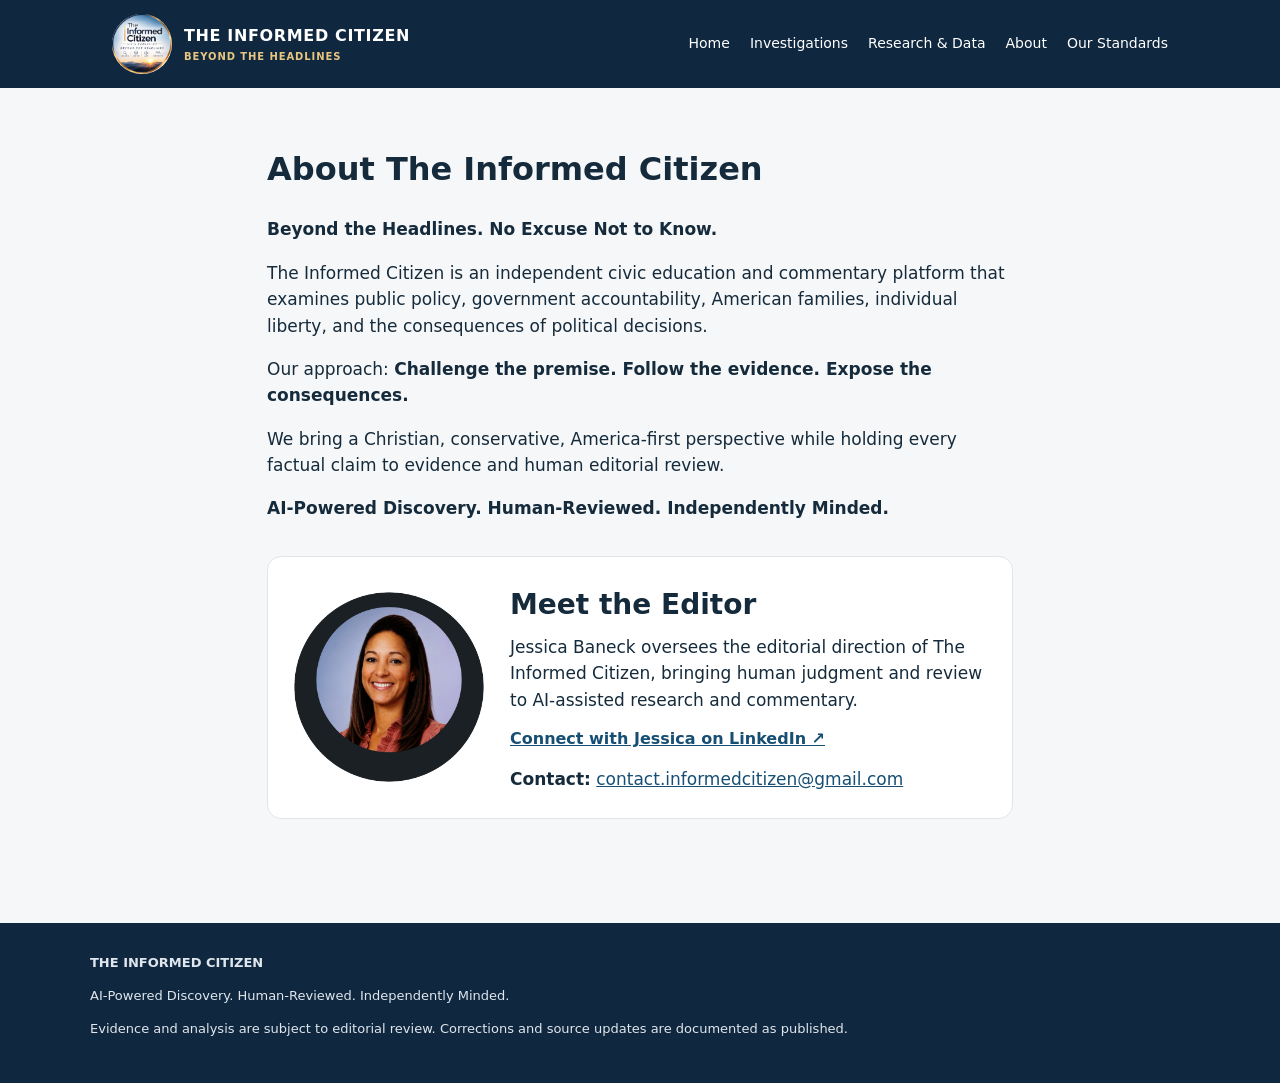
==== about.html @ 1517a4b3 "Add files via upload" ====
<!doctype html><html lang="en"><head><meta charset="utf-8"><meta name="viewport" content="width=device-width, initial-scale=1"><link rel="stylesheet" href="/styles.css"><link rel="icon" href="/logo.jpg"><title>About | The Informed Citizen</title></head><body><header><div class="wrap"><a class="brand" href="/index.html"><img src="/logo.jpg" alt="The Informed Citizen logo"><span>THE INFORMED CITIZEN<small>BEYOND THE HEADLINES</small></span></a><nav><a href="/index.html">Home</a><a href="/investigations.html">Investigations</a><a href="/research.html">Research & Data</a><a href="/about.html">About</a><a href="/methodology.html">Our Standards</a></nav></div></header><main class="wrap reading"><h1>About The Informed Citizen</h1><p><strong>Beyond the Headlines. No Excuse Not to Know.</strong></p><p>The Informed Citizen is an independent civic education and commentary platform that examines public policy, government accountability, American families, individual liberty, and the consequences of political decisions.</p><p>Our approach: <strong>Challenge the premise. Follow the evidence. Expose the consequences.</strong></p><p>We bring a Christian, conservative, America-first perspective while holding every factual claim to evidence and human editorial review.</p><p><strong>AI-Powered Discovery. Human-Reviewed. Independently Minded.</strong></p><section class="editor-profile" style="display:flex;align-items:center;gap:26px;flex-wrap:wrap;margin:34px 0;padding:26px;background:#fff;border:1px solid #e0e5e8;border-radius:14px"><img src="/editor-photo.png" alt="Portrait of The Informed Citizen editor" style="width:190px;height:190px;border-radius:50%;object-fit:cover;flex-shrink:0"><div style="flex:1;min-width:210px"><h2 style="margin:0 0 8px">Meet the Editor</h2><p style="margin:0 0 14px">Jessica Baneck oversees the editorial direction of The Informed Citizen, bringing human judgment and review to AI-assisted research and commentary.</p><a href="https://www.linkedin.com/in/jessica-moton-baneck" target="_blank" rel="noopener noreferrer" style="font-weight:700">Connect with Jessica on LinkedIn ↗</a><p style="margin:14px 0 0"><strong>Contact:</strong> <a href="mailto:contact.informedcitizen@gmail.com">contact.informedcitizen@gmail.com</a></p></div></section></main><footer><div class="wrap"><strong>THE INFORMED CITIZEN</strong><p>AI-Powered Discovery. Human-Reviewed. Independently Minded.</p><p>Evidence and analysis are subject to editorial review. Corrections and source updates are documented as published.</p></div></footer></body></html>
---- styles.css ----
*{box-sizing:border-box}body{margin:0;font-family:system-ui,-apple-system,Segoe UI,Arial,sans-serif;color:#152b3c;background:#f6f7f8;line-height:1.55}a{color:#164f73}header{background:#10283f;color:white}header .wrap{display:flex;align-items:center;justify-content:space-between;gap:18px;padding:14px 22px}header a{color:white;text-decoration:none}nav{display:flex;gap:20px;flex-wrap:wrap;font-size:14px}nav a:hover{text-decoration:underline}.brand{display:flex;gap:12px;align-items:center;font-weight:750;letter-spacing:.04em}.brand img{width:60px;height:60px;border-radius:50%;object-fit:cover}.brand small{display:block;font-size:10px;color:#e8c67f;letter-spacing:.09em}.wrap{max-width:1100px;margin:auto}.hero{background:#10283f;color:white;padding:55px 22px 70px}.hero h1{font-size:clamp(34px,5vw,58px);line-height:1.1;max-width:820px;margin:12px 0}.hero p{max-width:720px;color:#d8e0e7;font-size:18px}.eyebrow{font-size:12px;letter-spacing:.14em;text-transform:uppercase;color:#b78d3e;font-weight:800}.hero .eyebrow{color:#e8c67f}main{padding:36px 22px 70px}h2{font-size:28px;margin:8px 0 20px}h3{font-size:20px;margin:8px 0}.grid{display:grid;grid-template-columns:repeat(3,minmax(0,1fr));gap:18px}.card{background:white;border:1px solid #e0e5e8;border-radius:12px;padding:22px;display:flex;flex-direction:column;gap:10px}.card p{margin:0;color:#52616c}.card a{margin-top:auto;font-weight:700}.pill{font-size:11px;text-transform:uppercase;letter-spacing:.08em;color:#8a6a28;font-weight:800}.notice{background:#fff8e8;border-left:4px solid #bc9345;padding:14px 18px;margin:24px 0;border-radius:4px}.feature{background:white;border-radius:14px;padding:30px;border:1px solid #e0e5e8;margin-bottom:42px}.feature h2{margin:8px 0}.feature p{max-width:780px}.btn{display:inline-block;background:#b99147;color:#10283f;text-decoration:none;font-weight:800;padding:11px 17px;border-radius:7px}.section{margin:42px 0}footer{background:#10283f;color:#e0e6ed;padding:30px 22px;font-size:13px}footer a{color:white}.reading{max-width:790px}.reading p{font-size:17px}@media(max-width:760px){.grid{grid-template-columns:1fr}.hero{padding:36px 22px 48px}header .wrap{align-items:flex-start;flex-direction:column}nav{gap:12px}.feature{padding:22px}}
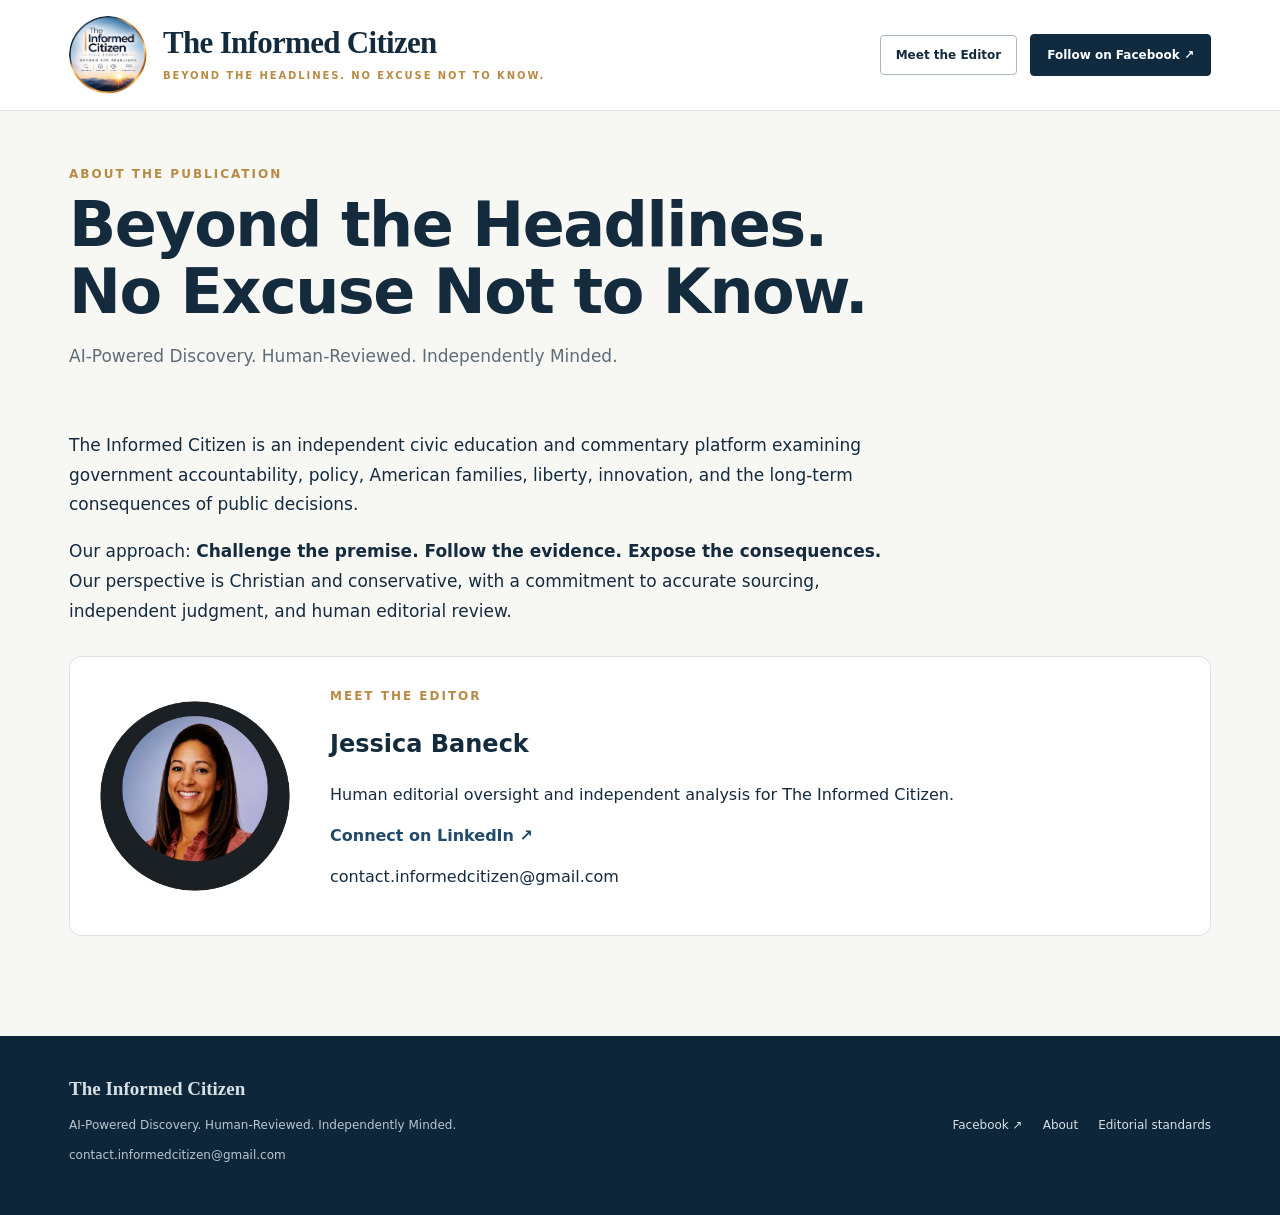
==== commit 495e3222: "Add files via upload" ====
--- a/about.html
+++ b/about.html
@@ -1 +1 @@
-<!doctype html><html lang="en"><head><meta charset="utf-8"><meta name="viewport" content="width=device-width, initial-scale=1"><link rel="stylesheet" href="/styles.css"><link rel="icon" href="/logo.jpg"><title>About | The Informed Citizen</title></head><body><header><div class="wrap"><a class="brand" href="/index.html"><img src="/logo.jpg" alt="The Informed Citizen logo"><span>THE INFORMED CITIZEN<small>BEYOND THE HEADLINES</small></span></a><nav><a href="/index.html">Home</a><a href="/investigations.html">Investigations</a><a href="/research.html">Research & Data</a><a href="/about.html">About</a><a href="/methodology.html">Our Standards</a></nav></div></header><main class="wrap reading"><h1>About The Informed Citizen</h1><p><strong>Beyond the Headlines. No Excuse Not to Know.</strong></p><p>The Informed Citizen is an independent civic education and commentary platform that examines public policy, government accountability, American families, individual liberty, and the consequences of political decisions.</p><p>Our approach: <strong>Challenge the premise. Follow the evidence. Expose the consequences.</strong></p><p>We bring a Christian, conservative, America-first perspective while holding every factual claim to evidence and human editorial review.</p><p><strong>AI-Powered Discovery. Human-Reviewed. Independently Minded.</strong></p><section class="editor-profile" style="display:flex;align-items:center;gap:26px;flex-wrap:wrap;margin:34px 0;padding:26px;background:#fff;border:1px solid #e0e5e8;border-radius:14px"><img src="/editor-photo.png" alt="Portrait of The Informed Citizen editor" style="width:190px;height:190px;border-radius:50%;object-fit:cover;flex-shrink:0"><div style="flex:1;min-width:210px"><h2 style="margin:0 0 8px">Meet the Editor</h2><p style="margin:0 0 14px">Jessica Baneck oversees the editorial direction of The Informed Citizen, bringing human judgment and review to AI-assisted research and commentary.</p><a href="https://www.linkedin.com/in/jessica-moton-baneck" target="_blank" rel="noopener noreferrer" style="font-weight:700">Connect with Jessica on LinkedIn ↗</a><p style="margin:14px 0 0"><strong>Contact:</strong> <a href="mailto:contact.informedcitizen@gmail.com">contact.informedcitizen@gmail.com</a></p></div></section></main><footer><div class="wrap"><strong>THE INFORMED CITIZEN</strong><p>AI-Powered Discovery. Human-Reviewed. Independently Minded.</p><p>Evidence and analysis are subject to editorial review. Corrections and source updates are documented as published.</p></div></footer></body></html>+<!doctype html><html lang="en"><head><meta charset="utf-8"><meta name="viewport" content="width=device-width,initial-scale=1"><title>About | The Informed Citizen</title><meta name="description" content="Independent civic education and investigations."><link rel="stylesheet" href="styles.css"><link rel="icon" href="logo.jpg"></head><body><header class="mast"><div class="shell mastin"><a class="identity" href="index.html"><img alt="The Informed Citizen logo" src="[data-uri]"/><div><div class="name">The Informed Citizen</div><div class="tag">BEYOND THE HEADLINES. NO EXCUSE NOT TO KNOW.</div></div></a><div class="actions"><a class="outline" href="about.html">Meet the Editor</a><a class="fb" href="https://www.facebook.com/share/19aGaXoDgL/?mibextid=wwXIfr" rel="noopener" target="_blank">Follow on Facebook ↗</a></div></div></header><main class="shell page-main"><section class="page-hero"><div class="eyebrow">About the publication</div><h1>Beyond the Headlines.<br>No Excuse Not to Know.</h1><p class="intro">AI-Powered Discovery. Human-Reviewed. Independently Minded.</p></section><div class="readable"><p>The Informed Citizen is an independent civic education and commentary platform examining government accountability, policy, American families, liberty, innovation, and the long-term consequences of public decisions.</p><p>Our approach: <strong>Challenge the premise. Follow the evidence. Expose the consequences.</strong> Our perspective is Christian and conservative, with a commitment to accurate sourcing, independent judgment, and human editorial review.</p></div><section class="profile"><img src="editor-photo.png" alt="Portrait of editor Jessica Baneck"><div><div class="eyebrow">Meet the editor</div><h2>Jessica Baneck</h2><p>Human editorial oversight and independent analysis for The Informed Citizen.</p><p><a class="cta-link" href="https://www.linkedin.com/in/jessica-moton-baneck" target="_blank" rel="noopener noreferrer">Connect on LinkedIn ↗</a></p><p><a href="mailto:contact.informedcitizen@gmail.com">contact.informedcitizen@gmail.com</a></p></div></section></main><footer class="footer"><div class="shell footerin"><div><strong>The Informed Citizen</strong><p>AI-Powered Discovery. Human-Reviewed. Independently Minded.</p><p>contact.informedcitizen@gmail.com</p></div><div class="footlinks"><a href="https://www.facebook.com/share/19aGaXoDgL/?mibextid=wwXIfr" rel="noopener" target="_blank">Facebook ↗</a><a href="about.html">About</a><a href="methodology.html">Editorial standards</a></div></div></footer></body></html>
--- a/styles.css
+++ b/styles.css
@@ -1 +1,5 @@
-*{box-sizing:border-box}body{margin:0;font-family:system-ui,-apple-system,Segoe UI,Arial,sans-serif;color:#152b3c;background:#f6f7f8;line-height:1.55}a{color:#164f73}header{background:#10283f;color:white}header .wrap{display:flex;align-items:center;justify-content:space-between;gap:18px;padding:14px 22px}header a{color:white;text-decoration:none}nav{display:flex;gap:20px;flex-wrap:wrap;font-size:14px}nav a:hover{text-decoration:underline}.brand{display:flex;gap:12px;align-items:center;font-weight:750;letter-spacing:.04em}.brand img{width:60px;height:60px;border-radius:50%;object-fit:cover}.brand small{display:block;font-size:10px;color:#e8c67f;letter-spacing:.09em}.wrap{max-width:1100px;margin:auto}.her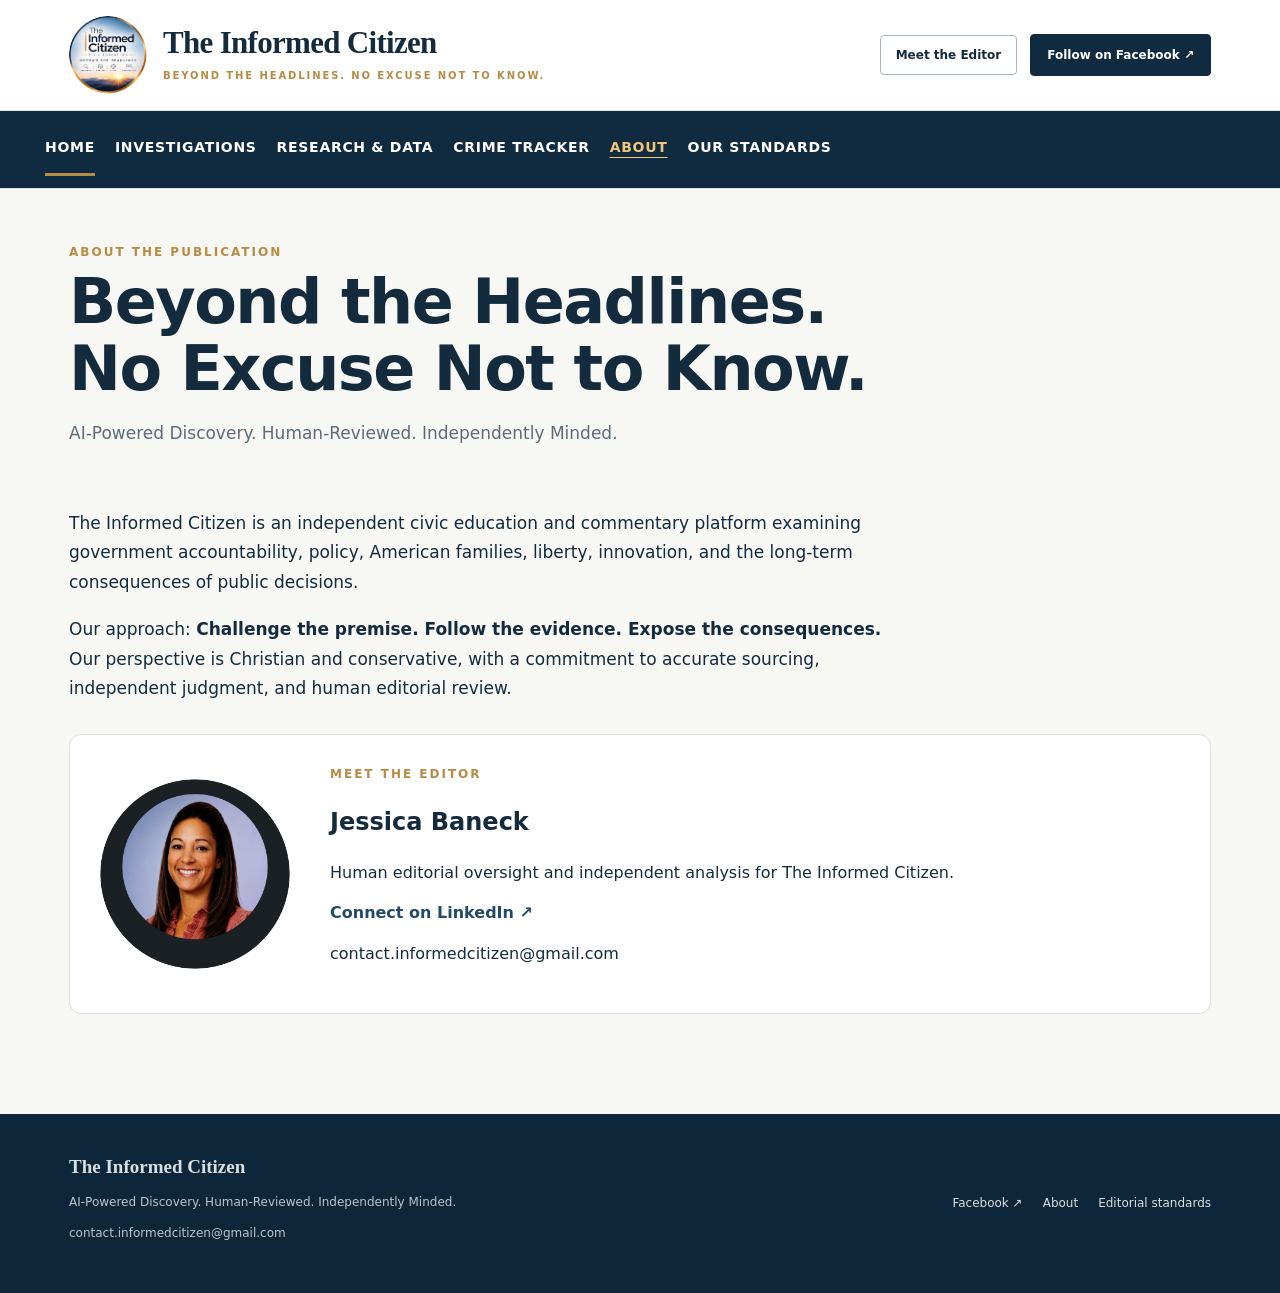
==== commit b1349a0f: "Fix persistent navigation and investigation filtering on about.html" ====
--- a/about.html
+++ b/about.html
@@ -1 +1 @@
-<!doctype html><html lang="en"><head><meta charset="utf-8"><meta name="viewport" content="width=device-width,initial-scale=1"><title>About | The Informed Citizen</title><meta name="description" content="Independent civic education and investigations."><link rel="stylesheet" href="styles.css"><link rel="icon" href="logo.jpg"></head><body><header class="mast"><div class="shell mastin"><a class="identity" href="index.html"><img alt="The Informed Citizen logo" src="[data-uri]"/><div><div class="name">The Informed Citizen</div><div class="tag">BEYOND THE HEADLINES. NO EXCUSE NOT TO KNOW.</div></div></a><div class="actions"><a class="outline" href="about.html">Meet the Editor</a><a class="fb" href="https://www.facebook.com/share/19aGaXoDgL/?mibextid=wwXIfr" rel="noopener" target="_blank">Follow on Facebook ↗</a></div></div></header><main class="shell page-main"><section class="page-hero"><div class="eyebrow">About the publication</div><h1>Beyond the Headlines.<br>No Excuse Not to Know.</h1><p class="intro">AI-Powered Discovery. Human-Reviewed. Independently Minded.</p></section><div class="readable"><p>The Informed Citizen is an independent civic education and commentary platform examining government accountability, policy, American families, liberty, innovation, and the long-term consequences of public decisions.</p><p>Our approach: <strong>Challenge the premise. Follow the evidence. Expose the consequences.</strong> Our perspective is Christian and conservative, with a commitment to accurate sourcing, independent judgment, and human editorial review.</p></div><section class="profile"><img src="editor-photo.png" alt="Portrait of editor Jessica Baneck"><div><div class="eyebrow">Meet the editor</div><h2>Jessica Baneck</h2><p>Human editorial oversight and independent analysis for The Informed Citizen.</p><p><a class="cta-link" href="https://www.linkedin.com/in/jessica-moton-baneck" target="_blank" rel="noopener noreferrer">Connect on LinkedIn ↗</a></p><p><a href="mailto:contact.informedcitizen@gmail.com">contact.informedcitizen@gmail.com</a></p></div></section></main><footer class="footer"><div class="shell footerin"><div><strong>The Informed Citizen</strong><p>AI-Powered Discovery. Human-Reviewed. Independently Minded.</p><p>contact.informedcitizen@gmail.com</p></div><div class="footlinks"><a href="https://www.facebook.com/share/19aGaXoDgL/?mibextid=wwXIfr" rel="noopener" target="_blank">Facebook ↗</a><a href="about.html">About</a><a href="methodology.html">Editorial standards</a></div></div></footer></body></html>+<!doctype html><html lang="en"><head><meta charset="utf-8"><meta name="viewport" content="width=device-width,initial-scale=1"><title>About | The Informed Citizen</title><meta name="description" content="Independent civic education and investigations."><link rel="stylesheet" href="styles.css"><link rel="icon" href="logo.jpg"><style id="site-nav-fix">nav.nav{position:sticky;top:0;z-index:1000;background:#102a40}nav.nav .navin{display:flex;gap:20px;align-items:center;flex-wrap:wrap;padding:12px 0}nav.nav a{color:#fff;text-decoration:none;font-weight:600;font-size:14px}nav.nav a[aria-current="page"]{color:#f2c678;text-decoration:underline;text-underline-offset:5px}.story-tile[hidden],#more[hidden]{display:none!important}@media(max-width:640px){nav.nav .navin{gap:12px;padding:10px 0}nav.nav a{font-size:12px}}</style></head><body><header class="mast"><div class="shell mastin"><a class="identity" href="index.html"><img alt="The Informed Citizen logo" src="[data-uri]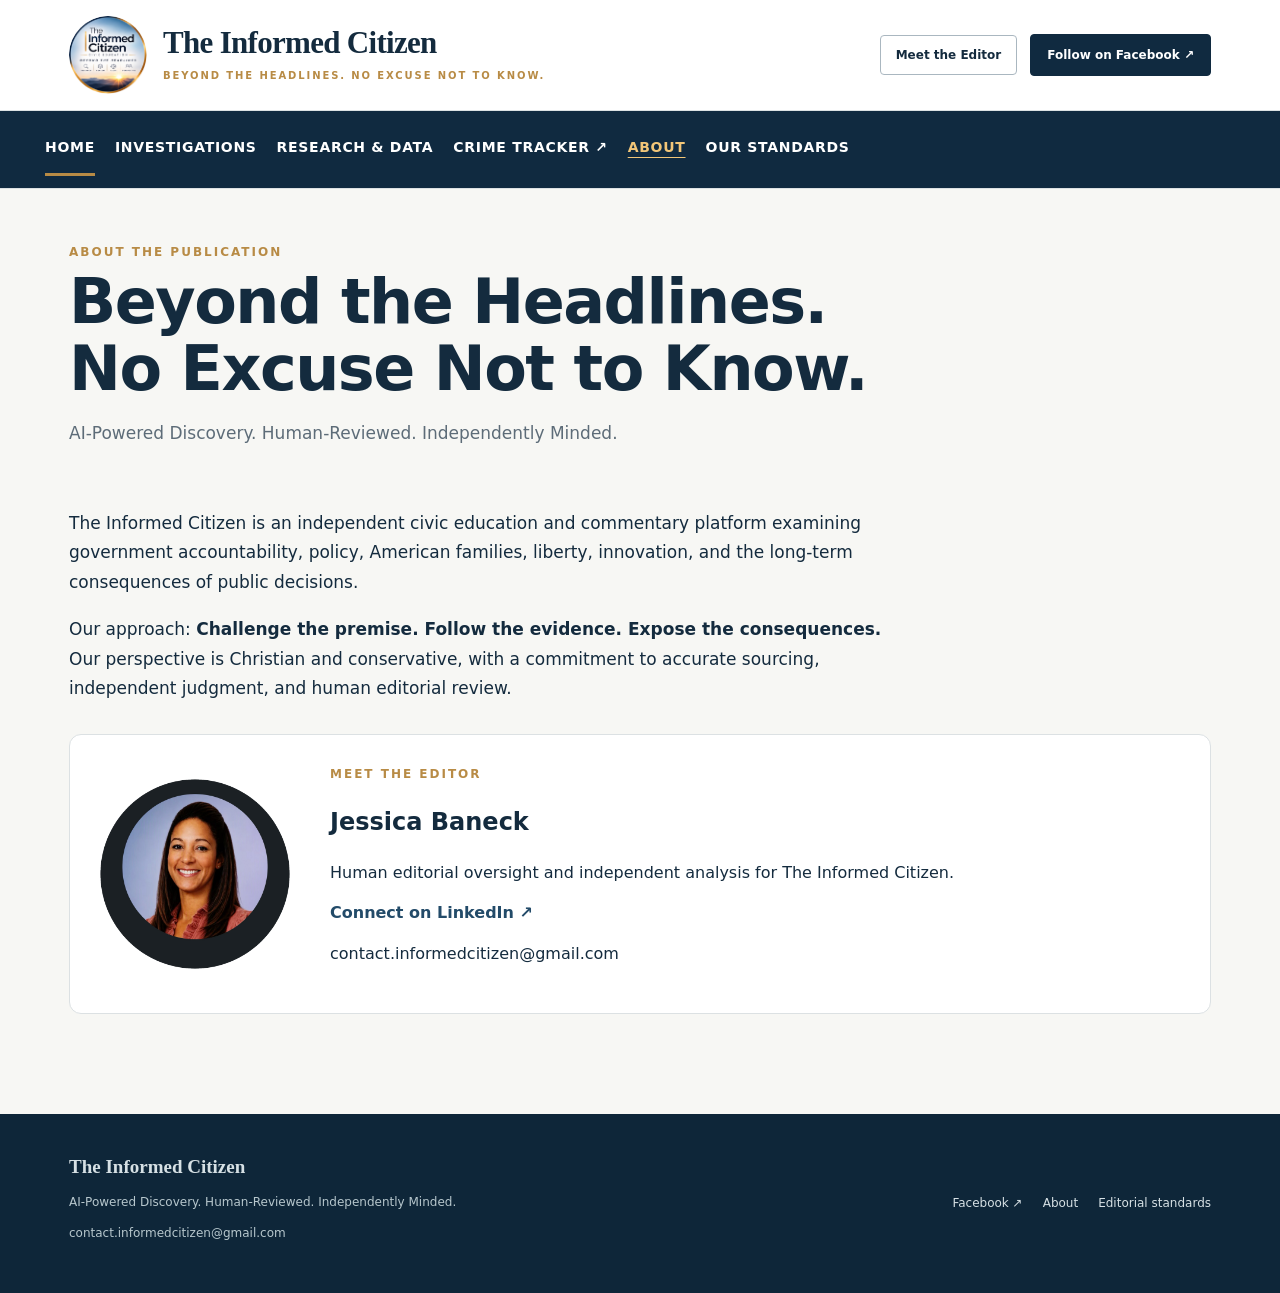
==== commit 176519da: "Route crime tracker to expandable hub and generalize data standards" ====
--- a/about.html
+++ b/about.html
@@ -1 +1 @@
-<!doctype html><html lang="en"><head><meta charset="utf-8"><meta name="viewport" content="width=device-width,initial-scale=1"><title>About | The Informed Citizen</title><meta name="description" content="Independent civic education and investigations."><link rel="stylesheet" href="styles.css"><link rel="icon" href="logo.jpg"><style id="site-nav-fix">nav.nav{position:sticky;top:0;z-index:1000;background:#102a40}nav.nav .navin{display:flex;gap:20px;align-items:center;flex-wrap:wrap;padding:12px 0}nav.nav a{color:#fff;text-decoration:none;font-weight:600;font-size:14px}nav.nav a[aria-current="page"]{color:#f2c678;text-decoration:underline;text-underline-offset:5px}.story-tile[hidden],#more[hidden]{display:none!important}@media(max-width:640px){nav.nav .navin{gap:12px;padding:10px 0}nav.nav a{font-size:12px}}</style></head><body><header class="mast"><div class="shell mastin"><a class="identity" href="index.html"><img alt="The Informed Citizen logo" src="[data-uri]"/><div><div class="name">The Informed Citizen</div><div class="tag">BEYOND THE HEADLINES. NO EXCUSE NOT TO KNOW.</div></div></a><div class="actions"><a class="outline" href="about.html">Meet the Editor</a><a class="fb" href="https://www.facebook.com/share/19aGaXoDgL/?mibextid=wwXIfr" rel="noopener" target="_blank">Follow on Facebook ↗</a></div></div></header><nav class="nav"><div class="shell navin"><a href="index.html">Home</a><a href="investigations.html">Investigations</a><a href="research.html">Research &amp; Data</a><a href="immigration-crime.html">Crime Tracker</a><a aria-current="page" href="about.html">About</a><a href="methodology.html">Our Standards</a></div></nav><main class="shell page-main"><section class="page-hero"><div class="eyebrow">About the publication</div><h1>Beyond the Headlines.<br>No Excuse Not to Know.</h1><p class="intro">AI-Powered Discovery. Human-Reviewed. Independently Minded.</p></section><div class="readable"><p>The Informed Citizen is an independent civic education and commentary platform examining government accountability, policy, American families, liberty, innovation, and the long-term consequences of public decisions.</p><p>Our approach: <strong>Challenge the premise. Follow the evidence. Expose the consequences.</strong> Our perspective is Christian and conservative, with a commitment to accurate sourcing, independent judgment, and human editorial review.</p></div><section class="profile"><img src="editor-photo.png" alt="Portrait of editor Jessica Baneck"><div><div class="eyebrow">Meet the editor</div><h2>Jessica Baneck</h2><p>Human editorial oversight and independent analysis for The Informed Citizen.</p><p><a class="cta-link" href="https://www.linkedin.com/in/jessica-moton-baneck" target="_blank" rel="noopener noreferrer">Connect on LinkedIn ↗</a></p><p><a href="mailto:contact.informedcitizen@gmail.com">contact.informedcitizen@gmail.com</a></p></div></section></main><footer class="footer"><div class="shell footerin"><div><strong>The Informed Citizen</strong><p>AI-Powered Discovery. Human-Reviewed. Independently Minded.</p><p>contact.informedcitizen@gmail.com</p></div><div class="footlinks"><a href="https://www.facebook.com/share/19aGaXoDgL/?mibextid=wwXIfr" rel="noopener" target="_blank">Facebook ↗</a><a href="about.html">About</a><a href="methodology.html">Editorial standards</a></div></div></footer></body></html>+<!doctype html><html lang="en"><head><meta charset="utf-8"><meta name="viewport" content="width=device-width,initial-scale=1"><title>About | The Informed Citizen</title><meta name="description" content="Independent civic education and investigations."><link rel="stylesheet" href="styles.css"><link rel="icon" href="logo.jpg"><style id="site-nav-fix">nav.nav{position:sticky;top:0;z-index:1000;background:#102a40}nav.nav .navin{display:flex;gap:20px;align-items:center;flex-wrap:wrap;padding:12px 0}nav.nav a{color:#fff;text-decoration:none;font-weight:600;font-size:14px}nav.nav a[aria-current="page"]{color:#f2c678;text-decoration:underline;text-underline-offset:5px}.story-tile[hidden],#more[hidden]{display:none!important}@media(max-width:640px){nav.nav .navin{gap:12px;padding:10px 0}nav.nav a{font-size:12px}}</style></head><body><header class="mast"><div class="shell mastin"><a class="identity" href="index.html"><img alt="The Informed Citizen logo" src="[data-uri]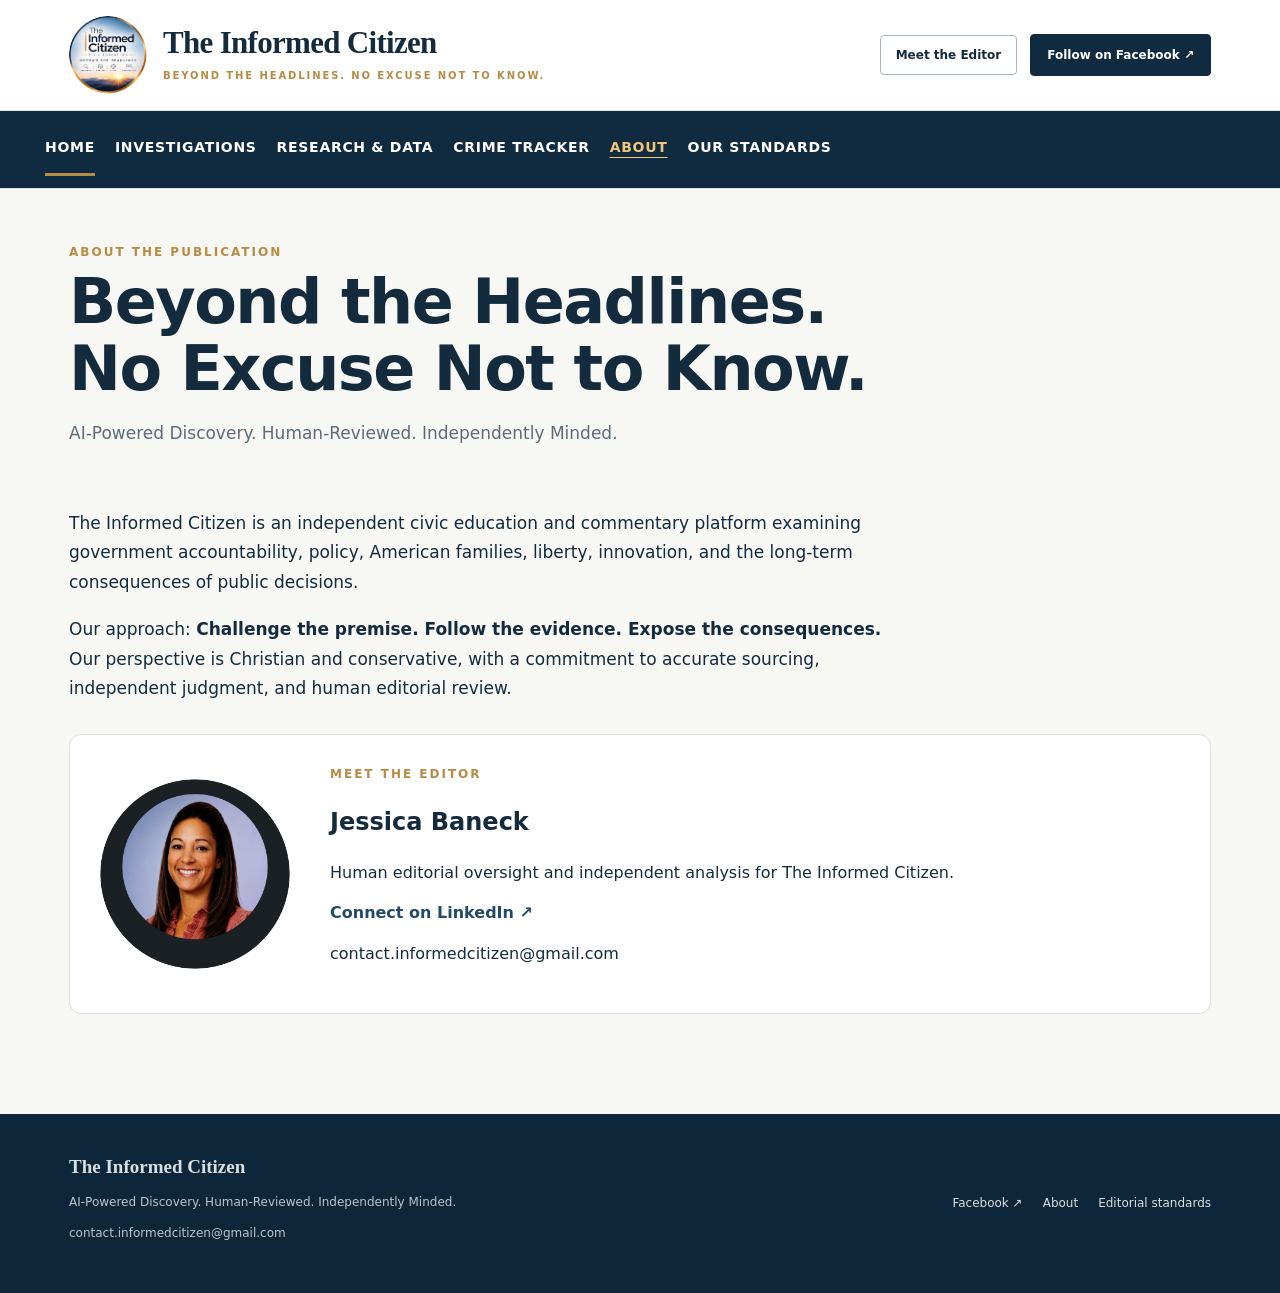
==== commit 476de22d: "Correct archive classifications and use same-tab crime hub navigation" ====
--- a/about.html
+++ b/about.html
@@ -1 +1 @@
-<!doctype html><html lang="en"><head><meta charset="utf-8"><meta name="viewport" content="width=device-width,initial-scale=1"><title>About | The Informed Citizen</title><meta name="description" content="Independent civic education and investigations."><link rel="stylesheet" href="styles.css"><link rel="icon" href="logo.jpg"><style id="site-nav-fix">nav.nav{position:sticky;top:0;z-index:1000;background:#102a40}nav.nav .navin{display:flex;gap:20px;align-items:center;flex-wrap:wrap;padding:12px 0}nav.nav a{color:#fff;text-decoration:none;font-weight:600;font-size:14px}nav.nav a[aria-current="page"]{color:#f2c678;text-decoration:underline;text-underline-offset:5px}.story-tile[hidden],#more[hidden]{display:none!important}@media(max-width:640px){nav.nav .navin{gap:12px;padding:10px 0}nav.nav a{font-size:12px}}</style></head><body><header class="mast"><div class="shell mastin"><a class="identity" href="index.html"><img alt="The Informed Citizen logo" src="[data-uri]"/><div><div class="name">The Informed Citizen</div><div class="tag">BEYOND THE HEADLINES. NO EXCUSE NOT TO KNOW.</div></div></a><div class="actions"><a class="outline" href="about.html">Meet the Editor</a><a class="fb" href="https://www.facebook.com/share/19aGaXoDgL/?mibextid=wwXIfr" rel="noopener" target="_blank">Follow on Facebook ↗</a></div></div></header><nav class="nav"><div class="shell navin"><a href="index.html">Home</a><a href="investigations.html">Investigations</a><a href="research.html">Research &amp; Data</a><a href="crime-tracker.html" target="_blank" rel="noopener noreferrer">Crime Tracker ↗</a><a aria-current="page" href="about.html">About</a><a href="methodology.html">Our Standards</a></div></nav><main class="shell page-main"><section class="page-hero"><div class="eyebrow">About the publication</div><h1>Beyond the Headlines.<br>No Excuse Not to Know.</h1><p class="intro">AI-Powered Discovery. Human-Reviewed. Independently Minded.</p></section><div class="readable"><p>The Informed Citizen is an independent civic education and commentary platform examining government accountability, policy, American families, liberty, innovation, and the long-term consequences of public decisions.</p><p>Our approach: <strong>Challenge the premise. Follow the evidence. Expose the consequences.</strong> Our perspective is Christian and conservative, with a commitment to accurate sourcing, independent judgment, and human editorial review.</p></div><section class="profile"><img src="editor-photo.png" alt="Portrait of editor Jessica Baneck"><div><div class="eyebrow">Meet the editor</div><h2>Jessica Baneck</h2><p>Human editorial oversight and independent analysis for The Informed Citizen.</p><p><a class="cta-link" href="https://www.linkedin.com/in/jessica-moton-baneck" target="_blank" rel="noopener noreferrer">Connect on LinkedIn ↗</a></p><p><a href="mailto:contact.informedcitizen@gmail.com">contact.informedcitizen@gmail.com</a></p></div></section></main><footer class="footer"><div class="shell footerin"><div><strong>The Informed Citizen</strong><p>AI-Powered Discovery. Human-Reviewed. Independently Minded.</p><p>contact.informedcitizen@gmail.com</p></div><div class="footlinks"><a href="https://www.facebook.com/share/19aGaXoDgL/?mibextid=wwXIfr" rel="noopener" target="_blank">Facebook ↗</a><a href="about.html">About</a><a href="methodology.html">Editorial standards</a></div></div></footer></body></html>+<!doctype html><html lang="en"><head><meta charset="utf-8"><meta name="viewport" content="width=device-width,initial-scale=1"><title>About | The Informed Citizen</title><meta name="description" content="Independent civic education and investigations."><link rel="stylesheet" href="styles.css"><link rel="icon" href="logo.jpg"><style id="site-nav-fix">nav.nav{position:sticky;top:0;z-index:1000;background:#102a40}nav.nav .navin{display:flex;gap:20px;align-items:center;flex-wrap:wrap;padding:12px 0}nav.nav a{color:#fff;text-decoration:none;font-weight:600;font-size:14px}nav.nav a[aria-current="page"]{color:#f2c678;text-decoration:underline;text-underline-offset:5px}.story-tile[hidden],#more[hidden]{display:none!important}@media(max-width:640px){nav.nav .navin{gap:12px;padding:10px 0}nav.nav a{font-size:12px}}</style></head><body><header class="mast"><div class="shell mastin"><a class="identity" href="index.html"><img alt="The Informed Citizen logo" src="[data-uri]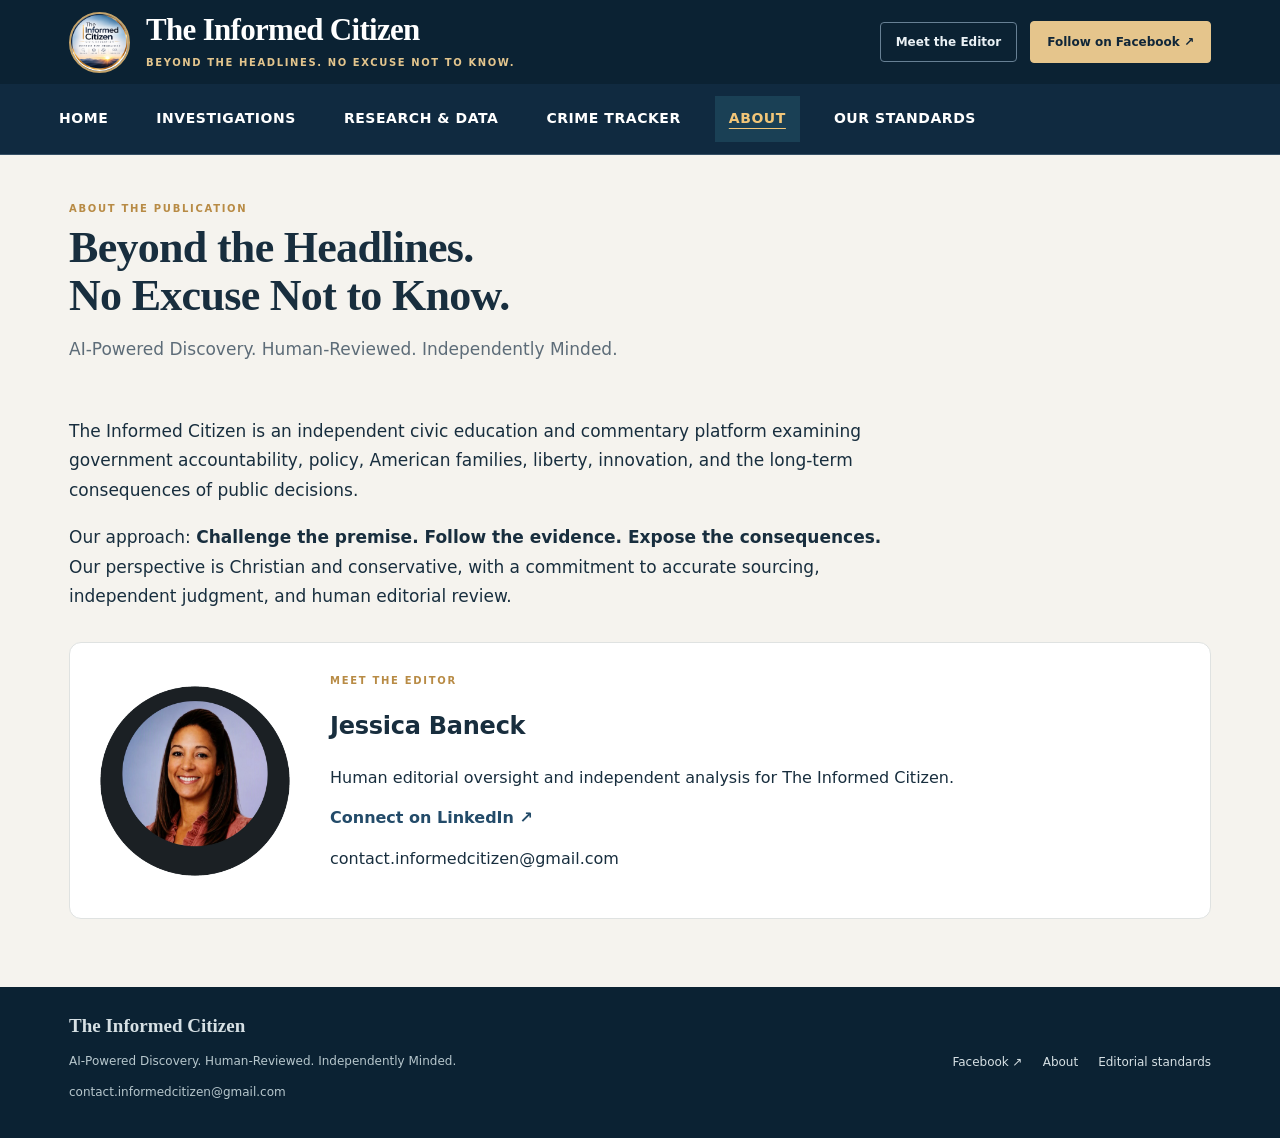
==== commit 3d89d7ef: "Apply shared editorial design to about.html" ====
--- a/about.html
+++ b/about.html
@@ -1 +1 @@
-<!doctype html><html lang="en"><head><meta charset="utf-8"><meta name="viewport" content="width=device-width,initial-scale=1"><title>About | The Informed Citizen</title><meta name="description" content="Independent civic education and investigations."><link rel="stylesheet" href="styles.css"><link rel="icon" href="logo.jpg"><style id="site-nav-fix">nav.nav{position:sticky;top:0;z-index:1000;background:#102a40}nav.nav .navin{display:flex;gap:20px;align-items:center;flex-wrap:wrap;padding:12px 0}nav.nav a{color:#fff;text-decoration:none;font-weight:600;font-size:14px}nav.nav a[aria-current="page"]{color:#f2c678;text-decoration:underline;text-underline-offset:5px}.story-tile[hidden],#more[hidden]{display:none!important}@media(max-width:640px){nav.nav .navin{gap:12px;padding:10px 0}nav.nav a{font-size:12px}}</style></head><body><header class="mast"><div class="shell mastin"><a class="identity" href="index.html"><img alt="The Informed Citizen logo" src="[data-uri]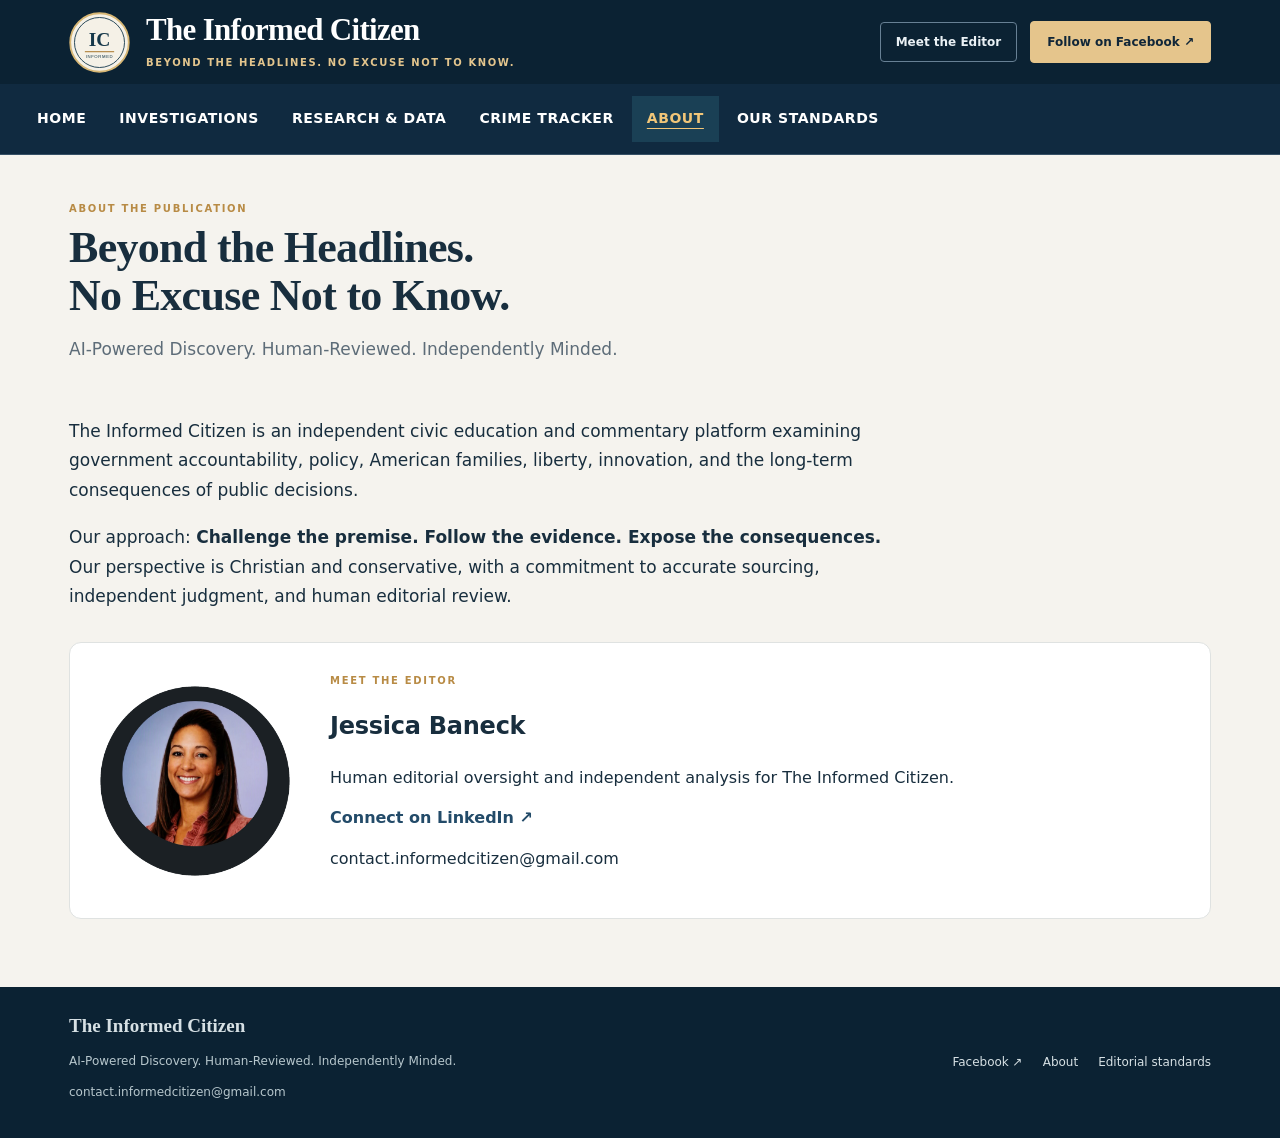
